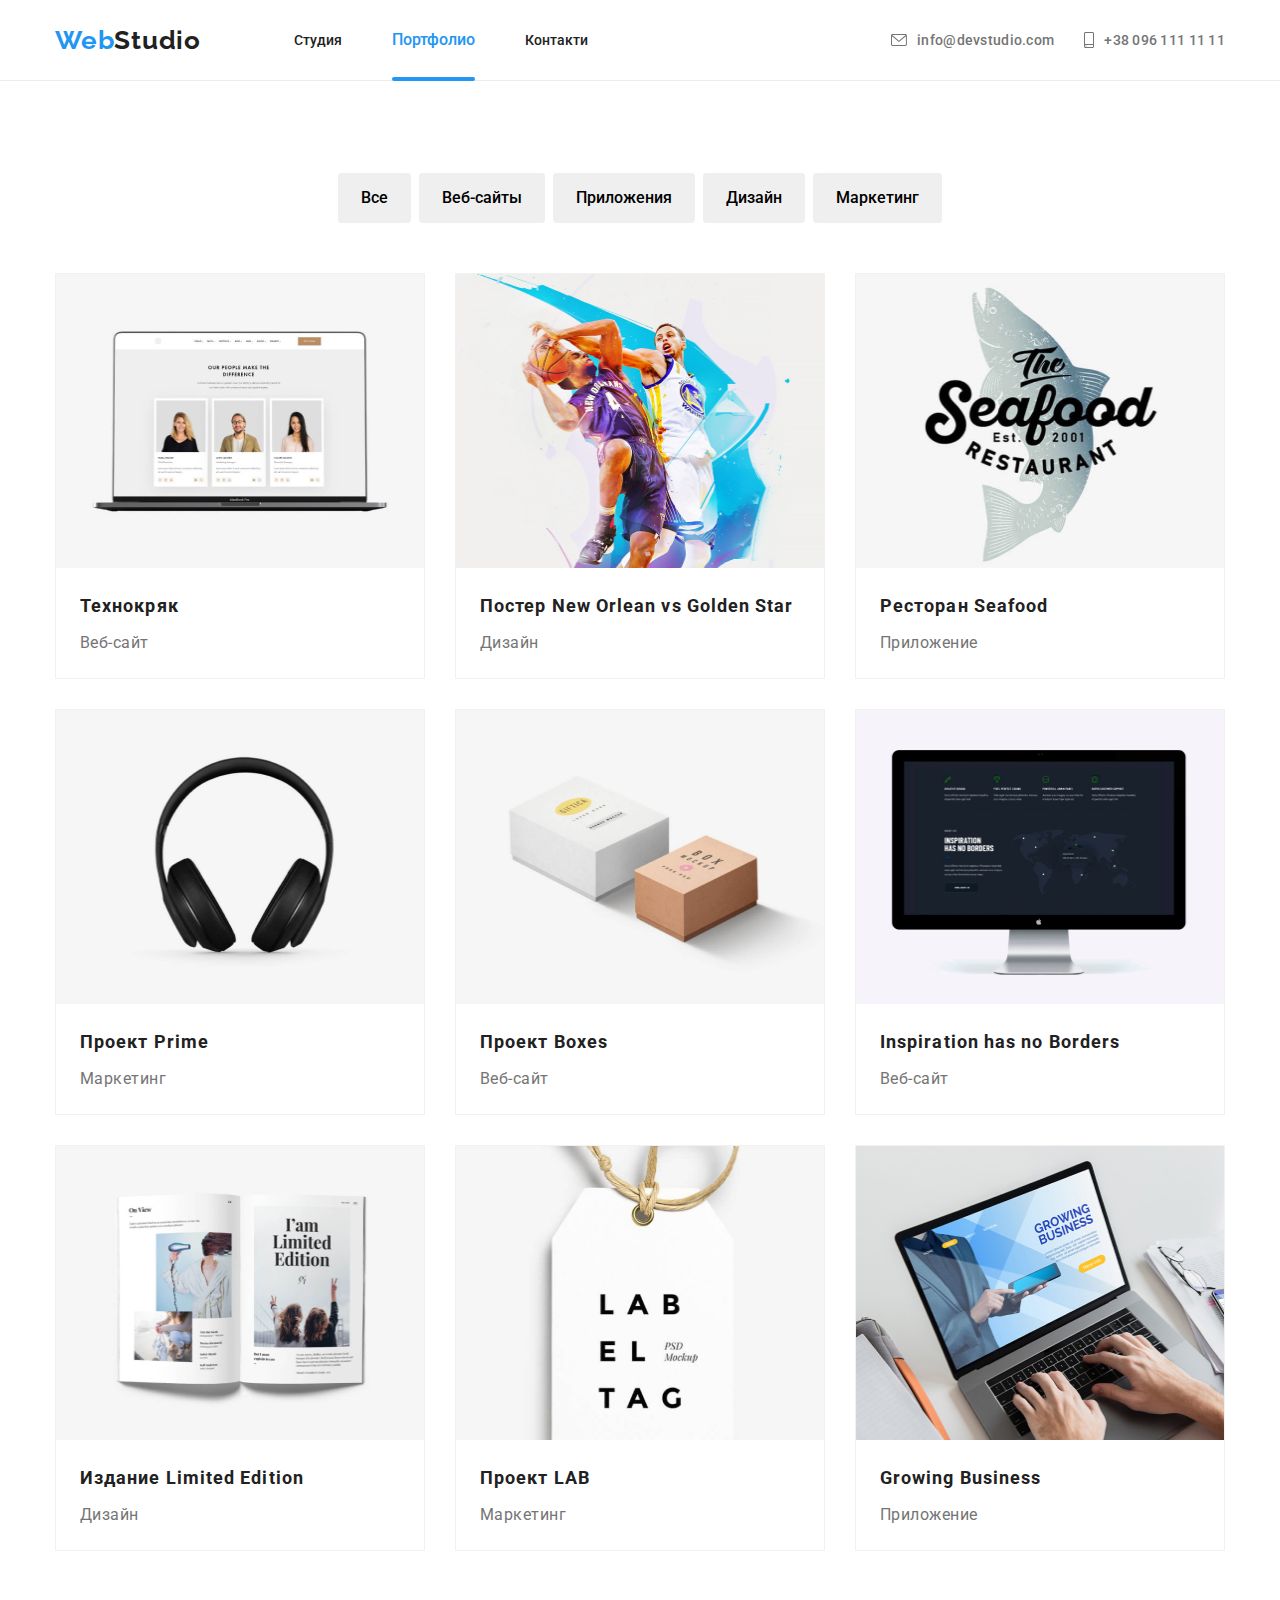
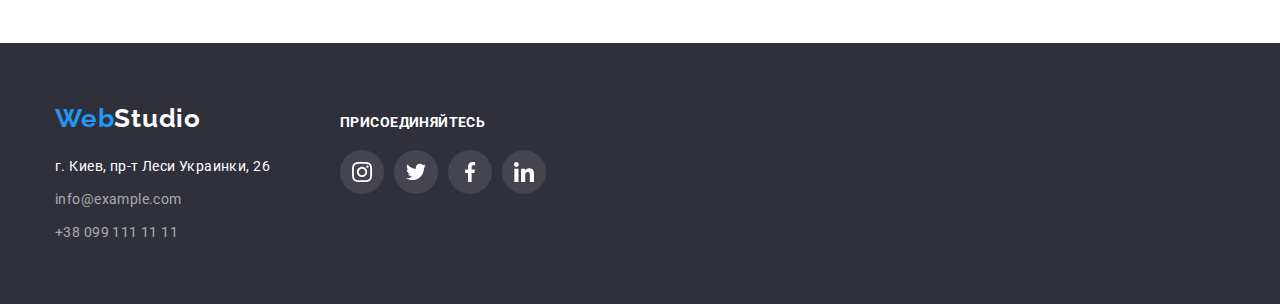
==== portfolio.html @ abeb16d6 "клонирование" ====
<!DOCTYPE html>
<html lang="ru">

<head>
    <meta charset="UTF-8">
    <meta name="viewport" content="width=device-width, initial-scale=1.0">
    <title>portfolio</title>
    <link
        href="https://fonts.googleapis.com/css2?family=Raleway:wght@700&family=Roboto:wght@400;500;700;900&display=swap"
        rel="stylesheet">
    <link rel="stylesheet" href="./css/normalize.css">
    <link rel="stylesheet" href="./css/style.css">

</head>

<body>

    <!-- Шапка-->

    <header class="header">
        <div class="container-header">
            <nav class="main-nav">
                <a class="logo">Web<span class="text">Studio</span></a>
    
                <ul class="social-links">
                    <li class="item"><a href="./index.html" class="link">Студия</a></li>
                    <li class="item"><a href="" class="link-current">Портфолио</a></li>
                    <li class="item"><a href="" class="link">Контакти</a></li>
                </ul>
            
    
        <ul class="social-links-info">
            <li class="item">
                <a href="mailto:info@example.com" class="contacts-mail" aria-label="envelope">
                    <svg class="icon" width="16" height="12">
                        <use href="./images/iconssvg/symbol-defs.svg#icon-envelope-hover"></use>
                    </svg>
                    info@devstudio.com</a>
            </li>
            <li class="item">
                <a href="tel:+380961111111" class="contacts-tel" aria-label="smartphone">
                    <svg class="icon" width="10" height="16">
                        <use href="./images/iconssvg/symbol-defs.svg#icon-smartphone"></use>
                    </svg>
                    +38 096 111 11 11</a>
            </li>
        </ul>
            </nav>
        </div>
    </header>

    <!--Портфолио-->
    <main>

        <section class="portfolio">
            <div class="conteiner-portfolio">
            <h1 class="none">Портфолио</h1>

            <ul class="list-button">
                <li class="section-button">
                    <a class="list-list" href=""><button class="section-btn">Все</button></a>
                </li>

                <li class="section-button">
                    <a class="list-list" href=""><button class="section-btn">Веб-сайты</button></a>
                </li>

                <li class="section-button">
                    <a class="list-list" href=""><button class="section-btn">Приложения</button></a>
                </li>

                <li class="section-button">
                    <a class="list-list" href=""><button class="section-btn">Дизайн</button></a>
                </li>

                <li class="section-button">
                    <a class="list-list" href=""><button class="section-btn">Маркетинг</button></a>
                </li>
            </ul>

            <ul class="list-portfolio">
                <li class="card-portfolio">
                    <a  class="art-card" href="">
                        <div class="card-list">
                            <img src="./images/portfolio.img/img.jpg" alt="ноутбук" />
                        <div class="portfolio-overlay">
                        <p class="text-overlay">Технокряк это современная площадка распространения коронавируса. Компании используют эту
                            платформу для цифрового
                            шпионажа и атак на защищённые сервера конкурентов.
                        </p>
                        </div>
                        </div>


                        <div class="card-item">
                            <h2 class="portfolio-info">Технокряк</h2>
                            <p class="portfolio-finger">Веб-сайт</p>
                        </div>
                        
                    </a>
                </li>

                <li class="card-portfolio">
                    <a href="" class="art-card">
                        <div class="card-list">
                            <img src="./images/portfolio.img/img(1).jpg" alt="баскетболисты" />
                        <div class="portfolio-overlay">
                            <p class="text-overlay">Lorem</p>
                        </div>
                        </div>
                    
                        <div class="card-item">
                            <h2 lang="en" class="portfolio-info">Постер New Orlean vs Golden Star</h2>
                            <p class="portfolio-finger">Дизайн</p>
                        </div>
                    </a>
                </li>

                <li class="card-portfolio">
                    <a href="" class="art-card">
                        <div class="card-list">
                            <img src="./images/portfolio.img/img(2).jpg" alt="марка" />
                        <div class="portfolio-overlay">
                            <p class="text-overlay">Lorem</p>
                        </div>
                        </div>
                   
                        <div class="card-item">
                            <h2 lang="en" class="portfolio-info">Ресторан Seafood</h2>
                            <p class="portfolio-finger">Приложение</p>
                        </div>
                    </a>
                </li>

                <li class="card-portfolio">
                    <a href="" class="art-card">
                        <div class="card-list">
                            <img src="./images/portfolio.img/img(3).jpg" alt="наушники" />
                        <div class="portfolio-overlay">
                            <p class="text-overlay">Lorem</p>
                        </div>
                        </div>                    

                        <div class="card-item">
                            <h2 lang="en" class="portfolio-info">Проект Prime</h2>
                            <p class="portfolio-finger">Маркетинг</p>
                        </div>
                    </a>
                </li>

                <li class="card-portfolio">
                    <a href="" class="art-card">
                        <div class="card-list">
                            <img src="./images/portfolio.img/img(4).jpg" alt="две коробки" />
                        <div class="portfolio-overlay">
                            <p class="text-overlay">Lorem</p>
                        </div>
                        </div>
                    
                        <div class="card-item">
                            <h2 lang="en" class="portfolio-info">Проект Boxes</h2>
                            <p class="portfolio-finger">Веб-сайт</p>
                        </div>
                    </a>
                </li>

                <li class="card-portfolio">
                    <a href="" class="art-card">
                        <div class="card-list">
                            <img src="./images/portfolio.img/img(5).jpg" alt="монитор компьютера" />
                        <div class="portfolio-overlay">
                            <p class="text-overlay">Lorem</p>
                        </div>
                        </div>

                        <div class="card-item">
                            <h2 lang="en" class="portfolio-info">Inspiration has no Borders</h2>
                            <p class="portfolio-finger">Веб-сайт</p>
                        </div>
                    </a>
                </li>

                <li class="card-portfolio">
                    <a href="" class="art-card">
                        <div class="card-list">
                            <img src="./images/portfolio.img/img(6).jpg" alt="журнал" />
                        <div class="portfolio-overlay">
                            <p class="text-overlay">Lorem</p>
                        </div>
                        </div>

                        <div class="card-item">
                            <h2 lang="en" class="portfolio-info">Издание Limited Edition</h2>
                            <p class="portfolio-finger">Дизайн</p>
                        </div>
                    </a>
                </li>

                <li class="card-portfolio">
                    <a href="" class="art-card">
                        <div class="card-list">
                            <img src="./images/portfolio.img/img(7).jpg" alt="бирка" />
                        <div class="portfolio-overlay">
                            <p class="text-overlay">Lorem</p>
                        </div>
                        </div>                    

                        <div class="card-item">
                            <h2 lang="en" class="portfolio-info">Проект LAB</h2>
                            <p class="portfolio-finger">Маркетинг</p>
                        </div>
                    </a>
                </li>

                <li class="card-portfolio">
                    <a href="" class="art-card">
                        <div class="card-list">
                            <img src="./images/portfolio.img/img(8).jpg" alt="работа за ноутбуком" />
                        <div class="portfolio-overlay">
                            <p class="text-overlay">Lorem</p>
                        </div>
                        </div>                    

                        <div class="card-item">
                            <h2 lang="en" class="portfolio-info">Growing Business</h2>
                            <p class="portfolio-finger">Приложение</p>
                        </div>
                    </a>
                </li>
            </ul>
            </div>
        </section>
    </main>

    <!-- Подвал-->

<footer class="footer">
    <div class="conteiner-info">
        <div class="conteiner-footer">
            <a class="logo-footer">Web<span class="span">Studio</span></a>

            <address class="address-link">

                <p class="link-info address">г. Киев, пр-т Леси Украинки, 26</p>

                <p class="link-info">
                    <a href="mailto:info@example.com" class="info">info@example.com</a>
                </p>

                <p class="link-info">
                    <a href="tel:+380991111111" class="info">+38 099 111 11 11</a>
                </p>
            </address>
        </div>

        <div class="cocial-icons">
            <h3 class="info-text">ПРИСОЕДИНЯЙТЕСЬ</h3>

            <ul class="list-info">
                <li class="icon-list">
                    <a href="" class="cocial-info">
                        <svg class="icons-svg" width="20" height="20">
                            <use href="./images/iconssvg/symbol-defs.svg#icon-instagram"></use>
                        </svg>
                    </a>
                </li>

                <li class="icon-list">
                    <a href="" class="cocial-info">
                        <svg class="icons-svg" width="20" height="20">
                            <use href="./images/iconssvg/symbol-defs.svg#icon-twitter"></use>
                        </svg>
                    </a>
                </li>

                <li class="icon-list">
                    <a href="" class="cocial-info">
                        <svg class="icons-svg" width="20" height="20">
                            <use href="./images/iconssvg/symbol-defs.svg#icon-facebook"></use>
                        </svg>
                    </a>
                </li>

                <li class="icon-list">
                    <a href="" class="cocial-info">
                        <svg class="icons-svg" width="20" height="20">
                            <use href="./images/iconssvg/symbol-defs.svg#icon-linkedin"></use>
                        </svg>
                    </a>
                </li>
            </ul>
        </div>
    </div>
</footer>


</body>

</html>
---- css/style.css ----
:root {
  --white-text: rgba(255, 255, 255, 1);
  --blue-text: rgba(33, 150, 243, 1);
  --black-text: rgba(33, 33, 33, 1);
  --pepel-text: rgba(117, 117, 117, 1);
  --background-section-one: rgba(47, 48, 58, 1);
  --background-section-four: rgba(245, 244, 250, 1);
  --footer-adress: rgba(255, 255, 255, 0.6);
  --white-list: rgba(255, 255, 255, 1);

  --border: rgba(236, 236, 236, 1);
  --border-card: rgba(238, 238, 238, 0.8);
  --header-backgraund: rgba(255, 255, 255, 0.1);

  /* icon */

  --icon-cocial: rgba(175, 177, 184, 1);
  --icon-background: rgba(245, 244, 250, 1);

  --overlay: rgba(0, 0, 0, 0.2);
  --label: rgba(47, 48, 58, 0.8);
  --linear-gradient: rgba(47, 48, 58, 0.4);
  --hover-overlay: rgba(33, 150, 243, 0.9);
  --time: 250ms;
  --cubic: cubic-bezier(0.4, 0, 0.2, 1);
}

body {
  color: var(--black-text);
  font-family: Roboto, sans-serif;
}

h1,
h2,
h3,
h4,
h5,
h6,
p {
  margin: 0;
}

img {
  display: block;
  width: 100%;
  height: 100%;
}

/* header */

.header {
  border-bottom: 1px solid var(--border);
}

.container-header {
  width: 1200px;
  padding-left: 15px;
  padding-right: 15px;
  margin-left: auto;
  margin-right: auto;
  align-items: center;
}

.main-nav {
  display: flex;
  align-items: center;
  margin-bottom: 0;
}

.social-links {
  display: flex;
  margin: 0;
  padding-left: 93px;
}

.social-links .links::after,
.social-links .link-current::after {
  content: '';
  display: flex;
  width: 100%;
  height: 4px;
  position: absolute;
  bottom: 0;
  left: 0;
  border-radius: 2px;
  background-color: var(--blue-text);
  transform: translateY(1px);
  transition: fill var(--time) var(--cubic);
}

.social-links > .item:not(:last-child) {
  margin-right: 50px;
}

.logo {
  color: var(--blue-text);
  font-family: Raleway, sans-serif;
  font-weight: 700;
  font-size: 26px;
  line-height: 31px;
  letter-spacing: 0.03em;

  padding-top: 25px;
  padding-bottom: 24px;
}

.text {
  font-family: Raleway, sans-serif;
  color: var(--black-text);
  letter-spacing: 0.03em;
}

.social-links .link {
  color: var(--black-text);
  font-style: normal;
  font-weight: 500;
  font-size: 14px;
  cursor: pointer;
  transition-property: color;
  transition-duration: var(--time);
  transition-timing-function: var(--cubic);
}

.social-links .link:hover,
.social-links .link:focus {
  color: var(--blue-text);
  background: var(--white-text);
  text-decoration: none;
  transform: translateY(1px);
}

.social-links .current {
  color: var(--blue-text);
}

.links,
.link {
  font-style: normal;
  font-weight: 500;
  cursor: pointer;
  color: var(--blue-text);
  padding-bottom: 30px;
  position: relative;
  transition: fill var(--time) var(--cubic);
}

.link-current {
  font-style: normal;
  font-weight: 500;
  cursor: pointer;
  color: var(--blue-text);
  position: relative;
  padding-bottom: 31px;
}

.social-links-info {
  display: flex;
  margin-left: auto;
}

.item .icon {
  margin-right: 10px;
  align-items: center;
  fill: var(--pepel-text);
  transition-property: fill;
  transition-duration: var(--time);
  transition-timing-function: var(--cubic);
}

.social-links-info > .item:not(:last-child) {
  margin-right: 30px;
}

.icon:focus {
  fill: var(--blue-text);
}

.contacts-mail {
  display: flex;
  align-items: center;
  font-style: normal;
  font-weight: 500;
  font-size: 14px;
  line-height: 16px;
  letter-spacing: 0.02em;
  color: var(--pepel-text);
  cursor: pointer;
}

.contacts-tel {
  display: flex;
  align-items: center;
  font-style: normal;
  font-weight: 500;
  font-size: 14px;
  line-height: 16px;
  letter-spacing: 0.02em;
  color: var(--pepel-text);
}

.item .contacts-mail:focus,
.item .contacts-tel:focus {
  color: var(--blue-text);
}

.item .contacts-mail,
.item .contacts-tel {
  transition-property: color;
  transition-duration: var(--time);
  transition-timing-function: var(--cubic);
}

.social-links-info .contacts-mail:focus .icon,
.social-links-info .contacts-tel:focus .icon {
  fill: var(--blue-text);
}

.social-links-info .item:hover .contacts-mail,
.social-links-info .item:focus .contacts-mail,
.social-links-info .item:hover .contacts-tel,
.social-links-info .item:focus .contacts-tel {
  color: var(--blue-text);
}

.social-links-info .item:hover .icon,
.social-links-info .item:focus .icon {
  fill: var(--blue-text);
}

/* hero */

.hero-overlay {
  max-width: 1600px;
  height: 600px;
  margin-left: auto;
  margin-right: auto;
  background-image: linear-gradient(
      to right,
      rgba(47, 48, 58, 0.4),
      rgba(47, 48, 58, 0.4)
    ),
    url(../images/header.jpg);
  background-repeat: no-repeat;
  background-size: auto;
  background-position: center;
}

.backdrop {
  position: fixed;
  top: 0;
  left: 0;
  width: 100%;
  height: 100%;
  background-color: var(--overlay);
  opacity: 1;
  transition: opacity 250ms cubic-bezier(0.4, 0, 0.2, 1);
}

.backdrop.is-hidden {
  opacity: 0;
  pointer-events: none;
}

.backdrop.is-hidden .modal {
  transform: scale(1.1) translate(-50%, -50%);
}

.modal {
  position: absolute;
  top: 50%;
  left: 50%;

  width: 528px;
  height: 581px;
  padding: 8px;
  background-color: var(--white-list);
  transform: scale(1) translate(-50%, -50%);
  transition: transform 250ms cubic-bezier(0.4, 0, 0.2, 1);
  box-shadow: 0px 1px 3px rgba(0, 0, 0, 0.12), 0px 1px 1px rgba(0, 0, 0, 0.14),
    0px 2px 1px rgba(0, 0, 0, 0.2);
  border-radius: 4px;
}

.data-modal-close {
  position: absolute;
  display: flex;
  justify-content: center;
  align-items: center;
  right: 8px;
  bottom: 93%;
  width: 30px;
  height: 30px;
  border-radius: 50%;
  border: 1px solid rgba(0, 0, 0, 0.1);
  box-sizing: border-box;
}

.hero {
  background: var(--background-section-one);

  padding-left: 15px;
  padding-right: 15px;
  margin-left: auto;
  margin-right: auto;
  align-items: center;
}

.conteiner-hero {
  text-align: center;
  padding-top: 200px;
  padding-bottom: 200px;
  width: 1200px;
  margin: 0 auto;
}

.name {
  font-style: normal;
  font-weight: 900;
  font-size: 44px;
  color: var(--white-text);

  margin-bottom: 30px;
}

.current {
  font-style: normal;
  font-weight: bold;
  font-size: 16px;
  color: var(--white-text);
  background: var(--blue-text);

  display: flex;
  justify-content: center;
  align-items: center;
  height: 50px;
  width: 200px;
  padding-top: 10px;
  padding-bottom: 10px;
  margin-left: auto;
  margin-right: auto;
  border-radius: 4px;
}

/* критерии */

.feature {
  font-style: normal;
  font-weight: bold;
  font-size: 14px;
  line-height: 16px;
  letter-spacing: 0.03em;
  text-transform: uppercase;
  color: var(--black-text);
}

.conteiner-feature {
  width: 1200px;
  padding-left: 15px;
  padding-right: 15px;
  padding-top: 94px;
  margin-left: auto;
  margin-right: auto;
}

.card-set {
  display: flex;
  flex-wrap: wrap;
  margin-top: 0;
  margin-bottom: 0;
  padding-left: 0;
  margin-right: -30px;
}

.item-set {
  flex-basis: calc(100% / 4 - 30px);
  margin-right: 30px;
}

.item-set h3 {
  margin-top: 0;
  margin-bottom: 10px;
  font-size: 14px;
}

.item-set p {
  width: 270px;
}

.feature-info {
  font-style: normal;
  font-weight: normal;
  font-size: 14px;
  line-height: 24px;
  letter-spacing: 0.03em;
  color: var(--pepel-text);
}

.list-set {
  display: flex;
  width: 270px;
  height: 120px;
  background-color: var(--icon-background);
  padding: 25px 100px;
  margin-bottom: 30px;
}

/* main */

.main {
  font-style: normal;
  font-weight: bold;
  font-size: 36px;
  line-height: 42px;
  letter-spacing: 0.03em;
  color: var(--black-text);

  text-align: center;
}

.conteiner-main {
  width: 1200px;
  padding-left: 15px;
  padding-right: 15px;
  padding-top: 94px;
  padding-bottom: 94px;
  margin-left: auto;
  margin-right: auto;
}

.card {
  display: flex;
  flex-wrap: wrap;
  margin-top: 0;
  margin-bottom: 0;
  padding-left: 0;
  padding-top: 50px;
  margin-right: -30px;
}

.images {
  flex-basis: calc(100% / 3 - 30px);
  margin-right: 30px;

  position: relative;
}

.images .images-overlay {
  position: absolute;
  width: 100%;
  height: auto;
  bottom: 0;
  padding-top: 27px;
  padding-bottom: 27px;
  font-style: normal;
  font-weight: bold;
  font-size: 14px;
  line-height: 16px;
  text-align: center;
  letter-spacing: 0.03em;
  text-transform: uppercase;
  color: var(--white-text);
  background-color: var(--label);
}

/* команда */

.conteiner-team {
  width: 1200px;
  padding-left: 15px;
  padding-right: 15px;
  padding-top: 94px;
  padding-bottom: 94px;
  margin-left: auto;
  margin-right: auto;
  background: var(--background-section-four);
}

.main-team {
  font-style: normal;
  font-weight: bold;
  font-size: 36px;
  line-height: 42px;
  letter-spacing: 0.03em;
  color: var(--black-text);
  text-align: center;
  margin-bottom: 50px;
}

.team-item {
  display: flex;
  flex-wrap: wrap;
  padding-left: 0;
  margin-right: -30px;
  margin-top: 0;
  margin-bottom: 0;
}

.team-images {
  background: var(--white-list);
  margin-right: 30px;
  flex-basis: calc(100% / 4 - 30px);
  border-radius: 0px 0px 4px 4px;
  box-shadow: 0px 1px 3px rgba(0, 0, 0, 0.12), 0px 1px 1px rgba(0, 0, 0, 0.14),
    0px 2px 1px rgba(0, 0, 0, 0.2);
}

.team-list {
  text-align: center;
  padding: 30px 32px;
}

.team {
  font-style: normal;
  font-weight: 500;
  font-size: 16px;
  line-height: 19px;
  letter-spacing: 0.03em;
  color: var(--black-text);
  margin-bottom: 10px;
}

.team-card {
  font-style: normal;
  font-weight: normal;
  font-size: 16px;
  line-height: 19px;
  letter-spacing: 0.03em;
  color: var(--pepel-text);
  margin-bottom: 16px;
}

.cocial-link {
  display: flex;
}

.cocial-list {
  margin-right: 10px;
  border-radius: 50%;
}

.cocial-list:last-child {
  margin-right: 0;
}

.cocial-item {
  display: flex;
  width: 44px;
  height: 44px;
  align-items: center;
  justify-content: center;
  transition-property: background-color;
  transition-duration: var(--time);
  transition-timing-function: var(--cubic);
}

.cocial-item:last-child {
  margin-right: 0;
  padding: 12px;
}

.icon-svg {
  fill: var(--icon-cocial);
  transition-property: fill;
  transition-duration: var(--time);
  transition-timing-function: var(--cubic);
}

.cocial-item:focus {
  background-color: var(--blue-text);
}

.cocial-link .cocial-list:hover .icon-svg,
.cocial-link .cocial-list:focus .icon-svg {
  fill: var(--white-text);
  transition: opacity 1s, height 1s;
}

.cocial-link .cocial-list:hover,
.cocial-link .cocial-list:focus {
  background-color: var(--blue-text);
}

/* Постоянные клиенты */

.conteiner-client {
  width: 1200px;
  padding-left: 15px;
  padding-right: 15px;
  padding-top: 94px;
  padding-bottom: 80px;
  margin-left: auto;
  margin-right: auto;
}

.client {
  font-style: normal;
  font-weight: bold;
  font-size: 36px;
  line-height: 42px;
  text-align: center;
  letter-spacing: 0.03em;
  margin-bottom: 50px;
}

.list-client {
  display: flex;
  justify-content: space-between;
  margin-left: -30px;
  margin-right: -30px;
  margin-top: 0;
  margin-bottom: 0;
}

.list-client .clients-logo {
  display: flex;
  justify-content: center;
  align-items: center;
  width: 170px;
  height: 90px;
  color: var(--icon-cocial);
  border-radius: 4px;
  border: 1px solid var(--icon-cocial);
  margin-right: 30px;
  flex-basis: calc(100% / 6 - 30px);
  cursor: pointer;
}

.clients-logo .list-logo {
  transition-property: border;
  transition-duration: var(--time);
  transition-timing-function: var(--cubic);
}

.clients-svg {
  fill: var(--icon-cocial);
  transition-property: fill;
  transition-duration: var(--time);
  transition-timing-function: var(--cubic);
}

.clients-logo .list-logo:hover,
.clients-logo .list-logo:focus {
  border-radius: 4px;
  border: 1px solid var(--blue-text);
  height: 90px;
  width: 480px;
}

.clients-logo .list-logo:hover .clients-svg,
.clients-logo .list-logo:focus .clients-svg {
  fill: var(--blue-text);
}

/* address */

.footer {
  background: var(--background-section-one);
}

.conteiner-info {
  display: flex;
  align-items: baseline;
  margin: auto;
  max-width: 1200px;
  padding: 60px 15px;
}

.cocial-icons {
  margin-left: 70px;
}

.logo-footer {
  color: var(--blue-text);
  font-family: Raleway, sans-serif;
  font-weight: 700;
  font-size: 26px;
  line-height: 31px;
  letter-spacing: 0.03em;
}

.span {
  font-family: Raleway, sans-serif;
  font-style: normal;
  font-weight: bold;
  font-size: 26px;
  line-height: 31px;
  letter-spacing: 0.03em;
  color: var(--white-text);
}

.info {
  background: var(--background-section-one);
  color: var(--footer-adress);
  font-style: normal;
  font-weight: normal;
  font-size: 14px;
  line-height: 24px;
  letter-spacing: 0.03em;
}

.address-link {
  margin-top: 20px;
}

.address-link > .link-info:not(:last-child) {
  margin-bottom: 9px;
}

.address {
  font-style: normal;
  font-weight: normal;
  font-size: 14px;
  line-height: 24px;
  letter-spacing: 0.03em;
  color: var(--white-text);
}

.info-text {
  font-style: normal;
  font-weight: bold;
  font-size: 14px;
  line-height: 16px;
  letter-spacing: 0.03em;
  text-transform: uppercase;
  color: var(--white-text);
}

.list-info {
  display: flex;
  margin-top: 20px;
  padding: 0;
  cursor: pointer;
  fill: currentColor;
}

.list-info:focus .icons-svg {
  color: var(--blue-text);
}

.list-info > .icon-list:not(:last-child) {
  margin-right: 10px;
}

.icon-list {
  padding: 12px;
  margin-right: 10px;
  border-radius: 50%;
  background-color: var(--header-backgraund);
  cursor: pointer;
}

.icons-svg {
  display: flex;
  align-items: center;
  justify-content: center;
  fill: var(--white-text);
  transition-property: fill;
  transition-duration: var(--time);
  transition-timing-function: var(--cubic);
}

.list-info > .cocial-info:hover,
.list-info > .cocial-info:focus {
  background-color: var(--blue-text);
}

.list-info > .icon-list:hover,
.list-info > .icon-list:focus {
  background-color: var(--blue-text);
}

/* .list-info .cocial-info:focus .icons-svg,
.list-info .cocial-info:hover .icons-svg {
  fill: var(--blue-text);
}

.list-info .icon-list:hover,
.list-info .icon-list:focus {
  fill: var(--blue-text);
} */

.cocial-info:focus {
  fill: var(--blue-text);
}

.cocial-info {
  transition-property: backgraund-color;
  transition-duration: var(--time);
  transition-timing-function: var(--cubic);
}

/* portfolio */

.none {
  display: none;
}

.portfolio {
  padding-top: 92px;
  padding-bottom: 92px;
}

.conteiner-portfolio {
  max-width: 1200px;
  padding-left: 15px;
  padding-right: 15px;
  margin-left: auto;
  margin-right: auto;
}

.list-button {
  display: flex;
  margin-bottom: 50px;
  justify-content: center;
}

.list-button > .section-button:not(:last-child) {
  margin-right: 8px;
}

.list-button .section-btn {
  display: inline-block;
  border: 1px solid transparent;
  border-radius: 4px;
  padding: 11px 22px;
}

.section-button {
  font-style: normal;
  font-weight: 500;
  font-size: 16px;
  line-height: 26px;
  letter-spacing: 0.03em;
  background: var(--background-section-four);
  color: var(--black-text);
  border-radius: 4px;
  transition-property: color, background-color, box-shadow;
  transition-duration: var(--time);
  transition-timing-function: var(--cubic);
}

.section-button .section-btn:hover,
.section-button .section-btn:focus {
  color: var(--white-text);
  background: var(--blue-text);
  cursor: pointer;
  box-shadow: 0px 3px 1px rgba(0, 0, 0, 0.1), 0px 1px 2px rgba(0, 0, 0, 0.08),
    0px 2px 2px rgba(0, 0, 0, 0.12);
  transition-property: color, background-color, box-shadow;
  transition-duration: var(--time);
  transition-timing-function: var(--cubic);
}

.list-list:focus .section-button {
  background-color: var(--blue-text);
}

.section-btn {
  font-style: normal;
  font-weight: 500;
  font-size: 16px;
  line-height: 26px;
}

/* portfolio-card */

.list-portfolio {
  display: flex;
  flex-wrap: wrap;
  margin-left: -30px;
  margin-top: -30px;
  margin-bottom: 0;
  padding: 0;
}

.list-portfolio > .card-portfolio {
  border: 1px solid var(--border-card);

  margin-left: 30px;
  margin-top: 30px;
  flex-basis: calc(100% / 3 - 30px);

  transition-property: box-shadow;
  transition-duration: var(--time);
  transition-timing-function: var(--cubic);
}

.card-item {
  padding: 20px 24px;
}

.portfolio-info {
  font-style: normal;
  font-weight: bold;
  font-size: 18px;
  line-height: 36px;
  letter-spacing: 0.06em;
  color: var(--black-text);
  background: var(--white-list);
}

.portfolio-finger {
  font-style: normal;
  font-weight: normal;
  font-size: 16px;
  line-height: 30px;
  letter-spacing: 0.03em;
  color: var(--pepel-text);
  background: var(--white-list);

  margin-top: 4px;
}

.card-portfolio:hover,
.card-portfolio:focus {
  box-shadow: 0px 1px 1px rgba(0, 0, 0, 0.12), 0px 4px 4px rgba(0, 0, 0, 0.06),
    1px 4px 6px rgba(0, 0, 0, 0.16);
  transform: translate(0);
}

.card-list {
  position: relative;
  width: 368px;
  height: 294px;
  margin-left: auto;
  margin-right: auto;
  background-color: var(--hover-overlay);
  overflow: hidden;
}

.art-card:hover .portfolio-overlay,
.art-card:focus .portfolio-overlay {
  transform: translateY(0);
  opacity: 1;
}

.portfolio-overlay {
  position: absolute;
  top: 0;
  left: 0;
  width: 100%;
  height: 100%;
  background-color: var(--hover-overlay);
  opacity: 0;
  transform: translateY(100%);
  transition: transform 250ms cubic-bezier(0.4, 0, 0.2, 1);
}

.text-overlay {
  font-style: normal;
  font-weight: normal;
  font-size: 18px;
  line-height: 28px;
  letter-spacing: 0.03em;
  color: var(--white-text);
  padding: 63px 24px;
}
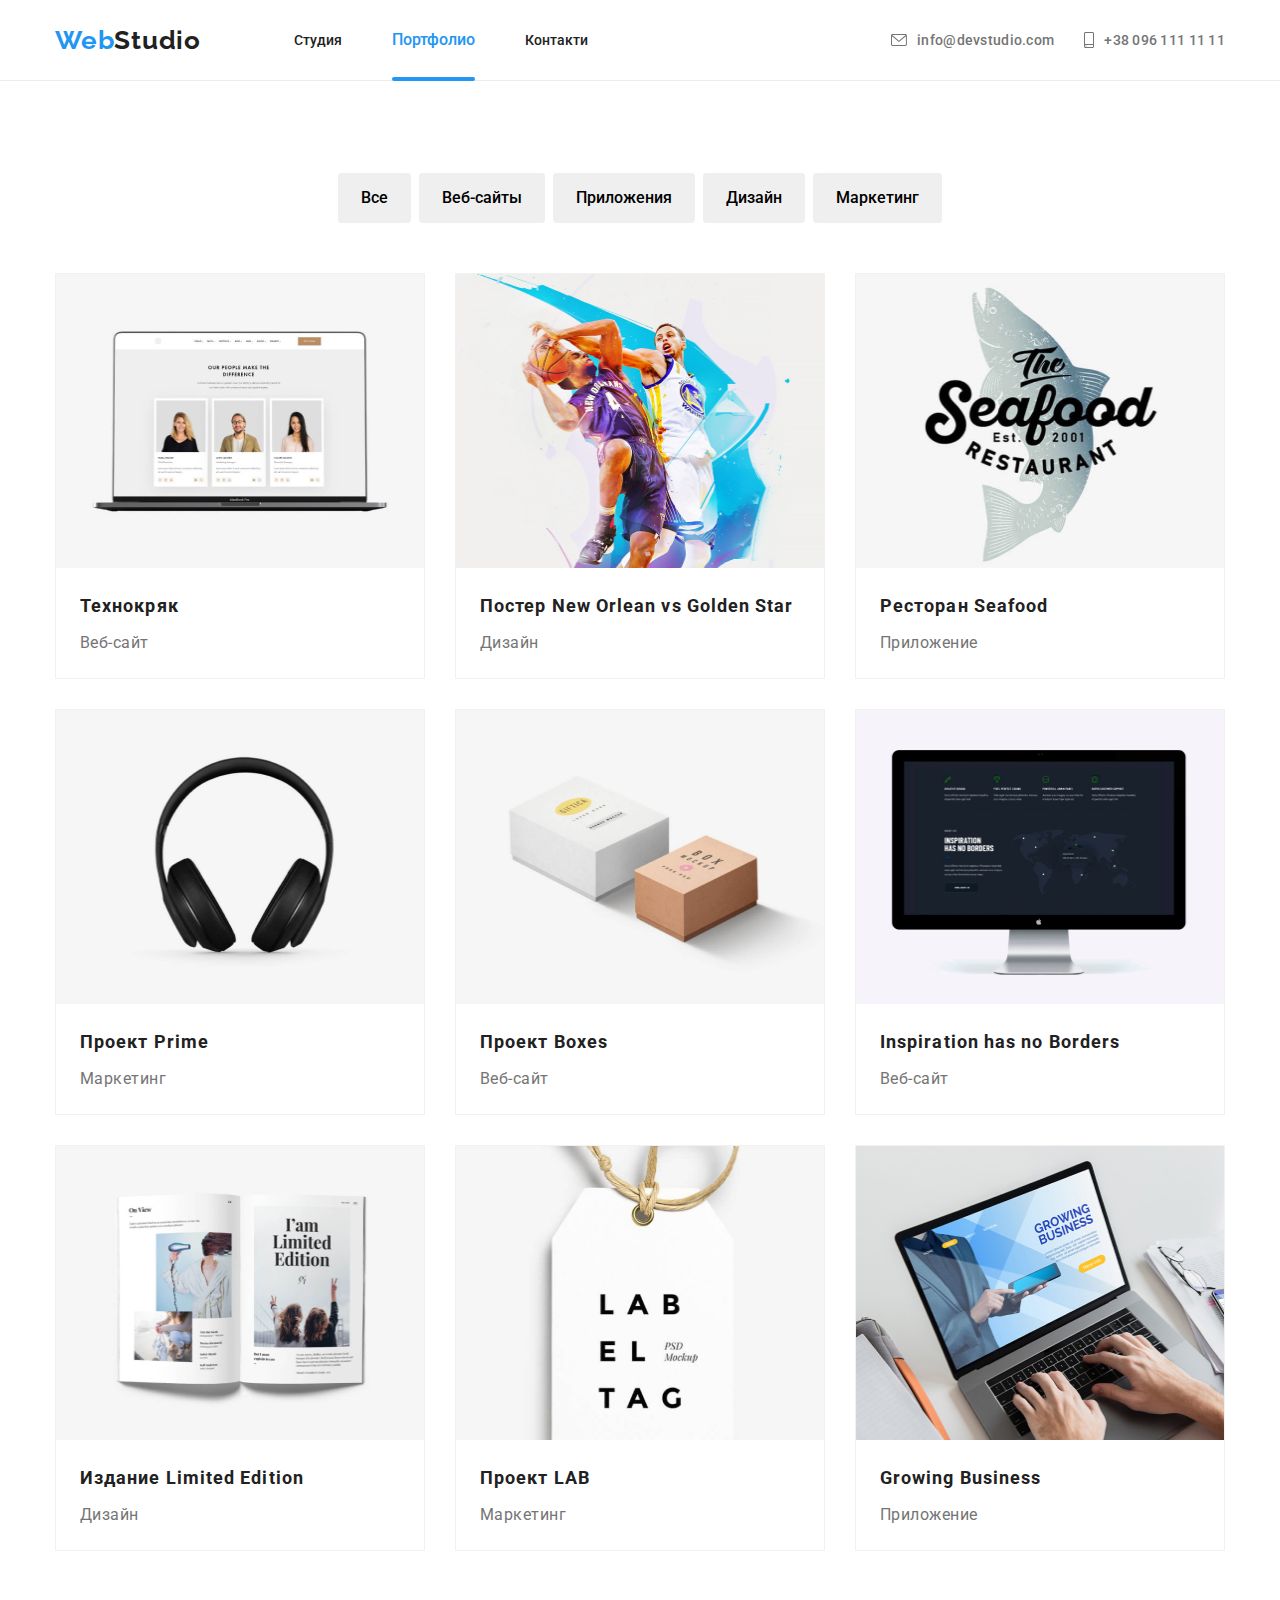
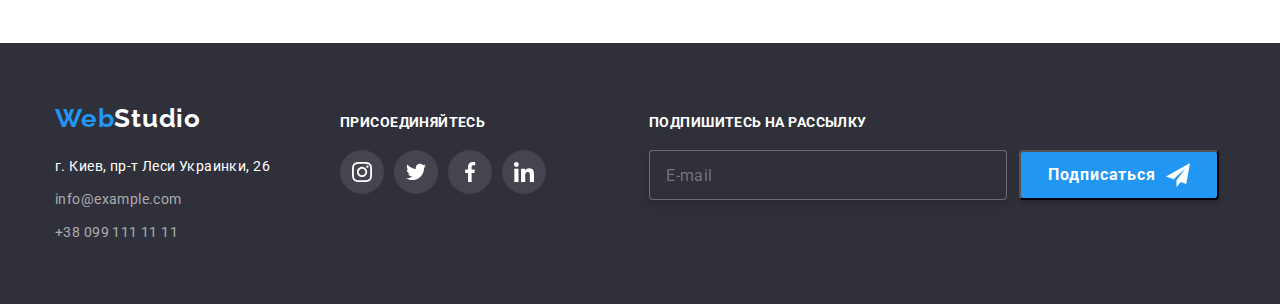
==== commit 5ae9a28d: "+" ====
--- a/portfolio.html
+++ b/portfolio.html
@@ -290,6 +290,21 @@
                 </li>
             </ul>
         </div>
+        
+        <form>
+            <h3 class="text-info">ПОДПИШИТЕСЬ НА РАССЫЛКУ</h3>
+            <div class="form">
+                <label>
+                    <input class="email" name="email" type="text" placeholder="E-mail" />
+                </label>
+                <button class="button" type="submit">
+                    <span class="text-foot">Подписаться</span>
+                    <svg class="telega" width="24" height="24">
+                        <use href="./images/iconssvg/symbol-defs.svg#icon-icon-send-1"></use>
+                    </svg>
+                </button>
+            </div>
+        </form>
     </div>
 </footer>
 
--- a/css/style.css
+++ b/css/style.css
@@ -11,6 +11,7 @@
   --border: rgba(236, 236, 236, 1);
   --border-card: rgba(238, 238, 238, 0.8);
   --header-backgraund: rgba(255, 255, 255, 0.1);
+  --backgraund-border: rgba(255, 255, 255, 0.3);
 
   /* icon */
 
@@ -769,24 +770,92 @@
   background-color: var(--blue-text);
 }
 
-/* .list-info .cocial-info:focus .icons-svg,
-.list-info .cocial-info:hover .icons-svg {
+.icon-list .cocial-info:focus,
+.icon-list .cocial-info:hover {
   fill: var(--blue-text);
 }
 
-.list-info .icon-list:hover,
-.list-info .icon-list:focus {
+/* .cocial-info:focus {
   fill: var(--blue-text);
 } */
 
-.cocial-info:focus {
-  fill: var(--blue-text);
-}
-
 .cocial-info {
   transition-property: backgraund-color;
   transition-duration: var(--time);
   transition-timing-function: var(--cubic);
+}
+
+.form {
+  display: flex;
+  margin-left: 93px;
+}
+
+.text-foot {
+  font-style: normal;
+  font-weight: bold;
+  font-size: 16px;
+  line-height: 30px;
+  display: flex;
+  align-items: center;
+  text-align: center;
+  letter-spacing: 0.06em;
+  color: var(--white-text);
+  margin-right: 10px;
+}
+
+.text-info {
+  font-style: normal;
+  font-weight: bold;
+  font-size: 14px;
+  line-height: 16px;
+  letter-spacing: 0.03em;
+  text-transform: uppercase;
+  color: var(--white-text);
+  margin-left: 93px;
+}
+
+.button {
+  display: flex;
+  width: 200px;
+  height: 50px;
+  margin-left: 12px;
+  background-color: var(--blue-text);
+  box-shadow: 0px 4px 4px rgba(0, 0, 0, 0.15);
+  border-radius: 4px;
+  margin-top: 20px;
+  align-items: center;
+  justify-content: center;
+  cursor: pointer;
+
+  transition-property: backgraund-color;
+  transition-duration: var(--time);
+  transition-timing-function: var(--cubic);
+}
+
+.email {
+  font-style: normal;
+  font-weight: normal;
+  font-size: 16px;
+  line-height: 20px;
+  display: flex;
+  align-items: center;
+  letter-spacing: 0.03em;
+  width: 358px;
+  height: 50px;
+  padding-left: 16px;
+  margin-top: 20px;
+  color: var(--footer-adress);
+  background-color: var(--background-section-one);
+  border: 1px solid var(--backgraund-border);
+  border-radius: 4px;
+  box-sizing: border-box;
+  filter: drop-shadow(0px 4px 4px rgba(0, 0, 0, 0.15));
+  cursor: pointer;
+}
+
+.telega {
+  /* margin-top: 13px; */
+  fill: var(--white-text);
 }
 
 /* portfolio */
